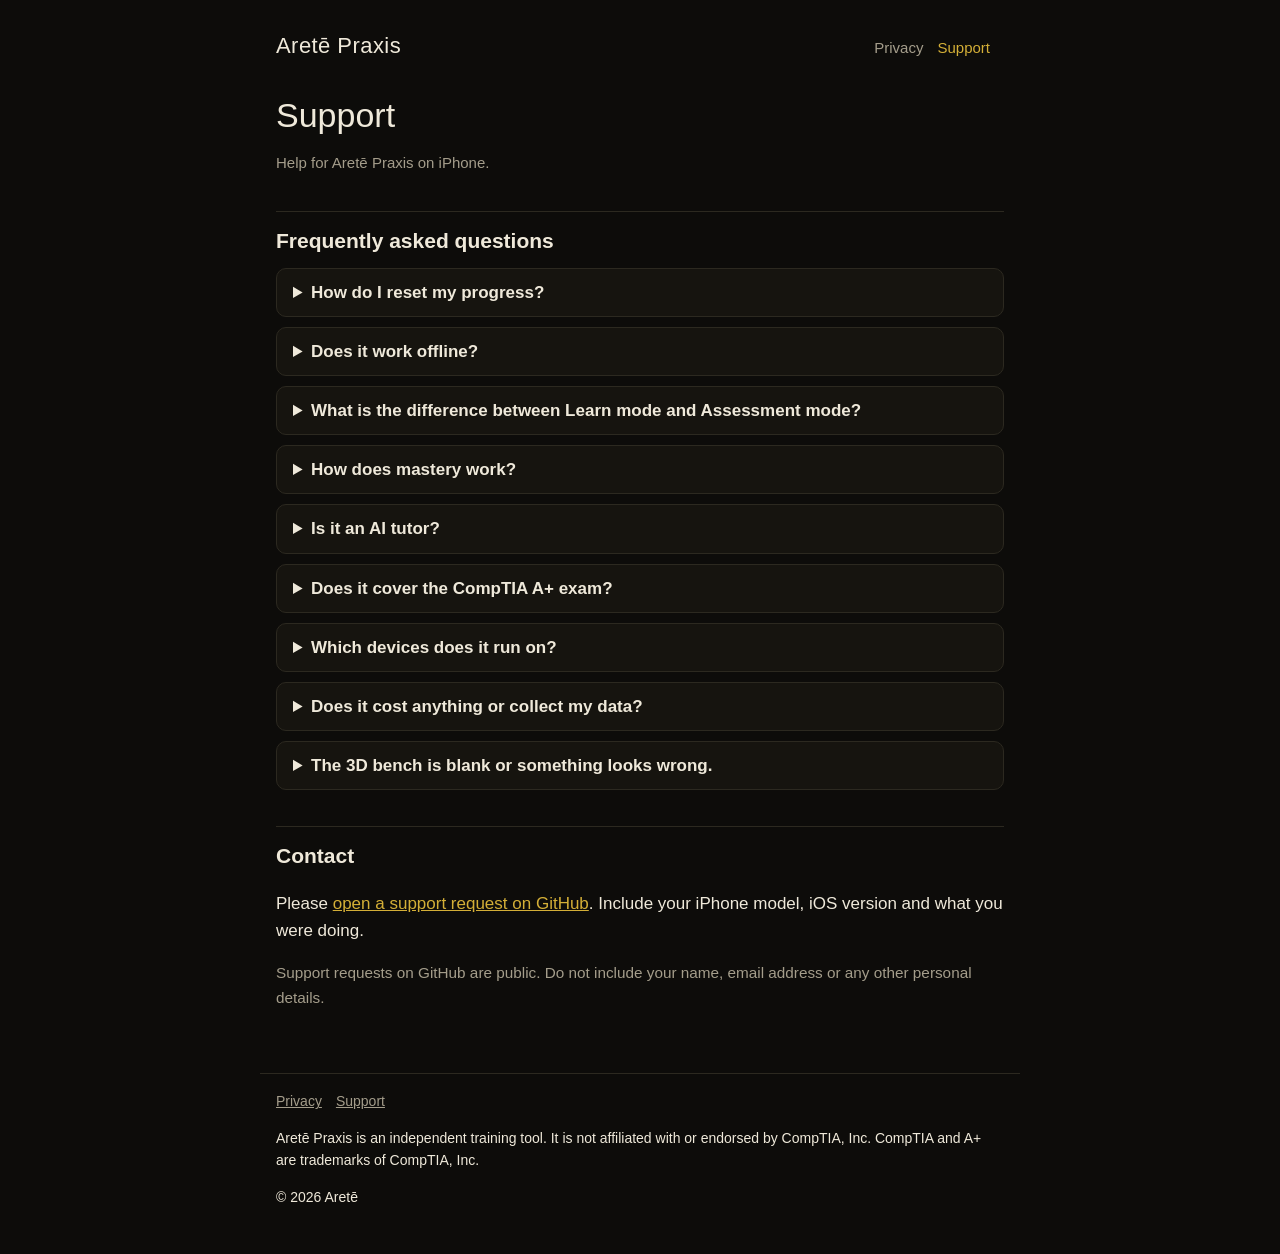
==== praxis/support/index.html @ 083ba253 "Praxis: publish privacy policy and support pages Effective November 21, 2026. Support contact is a G" ====
<!doctype html>
<html lang="en">
<head>
<meta charset="utf-8">
<meta name="viewport" content="width=device-width, initial-scale=1">
<title>Support · Aretē Praxis</title>
<meta name="description" content="Help for Aretē Praxis: resetting progress, offline use, Learn and Assessment modes, mastery, and contact.">
<link rel="stylesheet" href="../styles.css">
</head>
<body>
<header class="site">
  <a class="brand" href="../../">Aretē Praxis</a>
  <nav><a href="../privacy/">Privacy</a><a href="../support/" aria-current="page">Support</a></nav>
</header>
<main>
<h1>Support</h1>
<p class="meta">Help for Aretē Praxis on iPhone.</p>

<h2>Frequently asked questions</h2>

<details><summary>How do I reset my progress?</summary>
<p>Open the app, go to Settings, and choose Reset all progress. This deletes your saved learning progress from your iPhone and cannot be undone. Deleting the app also removes it.</p></details>

<details><summary>Does it work offline?</summary>
<p>Yes. Everything is inside the app, including the 3D PC-build lab. The app makes no network requests, so airplane mode makes no difference.</p></details>

<details><summary>What is the difference between Learn mode and Assessment mode?</summary>
<p>Learn mode shows part labels, hints and live temperatures. It helps you practise but can never earn mastery. Assessment mode hides the labels and gives you a debrief only after you power on.</p></details>

<details><summary>How does mastery work?</summary>
<p>Praxis tracks what you have shown you can do for each skill. Your mistakes become targeted scenarios in a later session. You reach mastery by passing a transfer test on a case or board you have not seen, correct on the first power-on. Spaced retrieval checks come back later to confirm it stuck. A checklist item ticks only when the simulator verifies your placement is correct.</p></details>

<details><summary>Is it an AI tutor?</summary>
<p>No. There is no AI or generated content while you use it. The simulator follows fixed rules, so the same cable or build gives the same result every time.</p></details>

<details><summary>Does it cover the CompTIA A+ exam?</summary>
<p>Praxis is a hands-on practice tool for some hardware skills. It does not claim to cover any exam's objective list, and it cannot promise that you will pass any exam. It is independent and is not affiliated with or endorsed by CompTIA, Inc.</p></details>

<details><summary>Which devices does it run on?</summary>
<p>iPhone with iOS 18.0 or later, in portrait. There is no iPad version.</p></details>

<details><summary>Does it cost anything or collect my data?</summary>
<p>It is free, with no purchases, subscriptions or ads. It collects no data. See the <a href="../privacy/">privacy policy</a>.</p></details>

<details><summary>The 3D bench is blank or something looks wrong.</summary>
<p>Close the app fully and open it again. If the problem continues, open a support request (see Contact below) with your iPhone model and iOS version.</p></details>

<h2>Contact</h2>
<p>Please <a href="https://github.com/lemarclawclawbot-oss/arete-apps/issues/new">open a support request on GitHub</a>. Include your iPhone model, iOS version and what you were doing.</p>
<p class="note">Support requests on GitHub are public. Do not include your name, email address or any other personal details.</p>
</main>
<footer class="site">
  <a href="../privacy/">Privacy</a><a href="../support/">Support</a>
  <p>Aretē Praxis is an independent training tool. It is not affiliated with or endorsed by CompTIA, Inc. CompTIA and A+ are trademarks of CompTIA, Inc.</p>
  <p>&copy; 2026 Aretē</p>
</footer>
</body>
</html>
---- praxis/styles.css ----
/* Aretē Praxis public pages. Static, no scripts, no trackers, no external fonts. Dark theme, gold accent. */
:root {
  --bg: #0d0c0a;
  --surface: #16140f;
  --ink: #efe9da;
  --ink-dim: #a49d8b;
  --gold: #d4af37;
  --rule: #2c2920;
  --flag-bg: #3a2d0c;
  --flag-ink: #f3d892;
}
* { box-sizing: border-box; }
html { -webkit-text-size-adjust: 100%; color-scheme: dark; }
body {
  margin: 0;
  background: var(--bg);
  color: var(--ink);
  font: 17px/1.6 -apple-system, BlinkMacSystemFont, "Segoe UI", Roboto, "Helvetica Neue", Arial, sans-serif;
}
header.site, footer.site, main { max-width: 760px; margin: 0 auto; padding-left: 16px; padding-right: 16px; }
header.site { padding-top: 28px; padding-bottom: 8px; display: flex; flex-wrap: wrap; gap: 8px 20px; align-items: baseline; }
header.site .brand { font-weight: 300; font-size: 22px; letter-spacing: .02em; color: var(--ink); text-decoration: none; margin-right: auto; }
header.site nav a { color: var(--ink-dim); text-decoration: none; margin-right: 14px; font-size: 15px; }
header.site nav a[aria-current="page"] { color: var(--gold); }
main { padding-bottom: 48px; }
h1 { font-weight: 300; font-size: 34px; line-height: 1.2; margin: 24px 0 4px; }
h2 { font-size: 21px; margin: 36px 0 8px; padding-top: 12px; border-top: 1px solid var(--rule); }
h3 { font-size: 17px; margin: 22px 0 6px; }
p, li { color: var(--ink); }
.dim, .meta { color: var(--ink-dim); font-size: 15px; }
a { color: var(--gold); }
ul, ol { padding-left: 22px; }
table { width: 100%; border-collapse: collapse; margin: 12px 0; font-size: 15px; display: block; overflow-x: auto; }
th, td { text-align: left; vertical-align: top; padding: 8px 10px; border-bottom: 1px solid var(--rule); }
th { color: var(--ink-dim); font-weight: 600; }
.summary { background: var(--surface); border: 1px solid var(--rule); border-radius: 12px; padding: 6px 18px; margin: 18px 0; }
.ph { background: var(--flag-bg); color: var(--flag-ink); padding: 0 4px; border-radius: 3px; font-family: ui-monospace, Menlo, monospace; font-size: .9em; }
.draft-banner { background: var(--flag-bg); color: var(--flag-ink); text-align: center; padding: 8px 16px; font-size: 14px; }
.cta { display: inline-block; background: var(--gold); color: #0d0c0a; padding: 10px 18px; border-radius: 999px; text-decoration: none; font-weight: 600; }
details { background: var(--surface); border: 1px solid var(--rule); border-radius: 10px; padding: 10px 16px; margin: 10px 0; }
summary { cursor: pointer; font-weight: 600; }
details p { margin: 8px 0 4px; }
footer.site { border-top: 1px solid var(--rule); padding-top: 16px; padding-bottom: 32px; color: var(--ink-dim); font-size: 14px; }
footer.site a { color: var(--ink-dim); margin-right: 14px; }
.note { color: var(--ink-dim); font-size: .9em; }
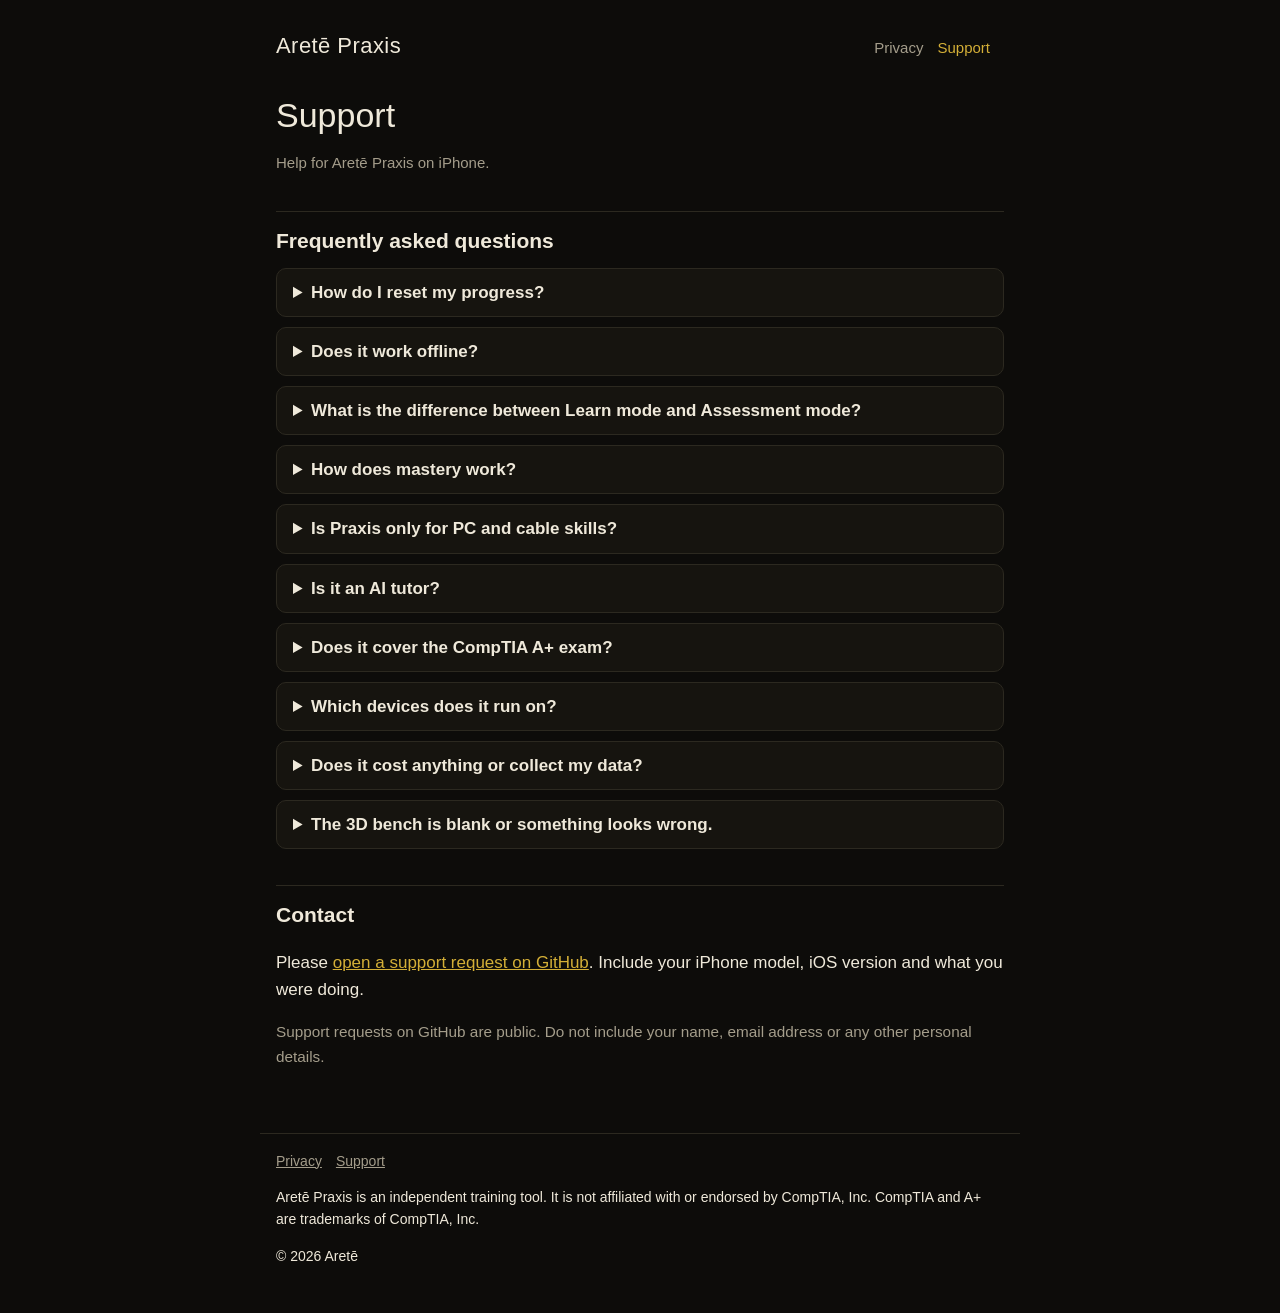
==== commit 4e27df95: "Praxis support: labs FAQ (Praxis as a 3D lab engine) Co-Authored-By: Claude Opus 5.5 <noreply@anthro" ====
--- a/praxis/support/index.html
+++ b/praxis/support/index.html
@@ -30,8 +30,11 @@
 <details><summary>How does mastery work?</summary>
 <p>Praxis tracks what you have shown you can do for each skill. Your mistakes become targeted scenarios in a later session. You reach mastery by passing a transfer test on a case or board you have not seen, correct on the first power-on. Spaced retrieval checks come back later to confirm it stuck. A checklist item ticks only when the simulator verifies your placement is correct.</p></details>
 
+<details><summary>Is Praxis only for PC and cable skills?</summary>
+<p>No. Praxis is a hands-on 3D lab engine: each lab is a working model you take apart and put together yourself while Praxis simulates what really happens. Building a PC and terminating a network cable are its first labs. New labs arrive in app updates. To suggest one, open a support request (see Contact below).</p></details>
+
 <details><summary>Is it an AI tutor?</summary>
-<p>No. There is no AI or generated content while you use it. The simulator follows fixed rules, so the same cable or build gives the same result every time.</p></details>
+<p>No. You do the work; nothing is generated while you use it. The simulator follows fixed rules, so the same cable or build gives the same result every time. In the PC-build lab a coach, Atlas, speaks short, fixed, pre-written lines. His voice was synthesised once, ahead of time, and ships inside the app. He never does a step for you and never gives the answer in Assessment mode.</p></details>
 
 <details><summary>Does it cover the CompTIA A+ exam?</summary>
 <p>Praxis is a hands-on practice tool for some hardware skills. It does not claim to cover any exam's objective list, and it cannot promise that you will pass any exam. It is independent and is not affiliated with or endorsed by CompTIA, Inc.</p></details>
